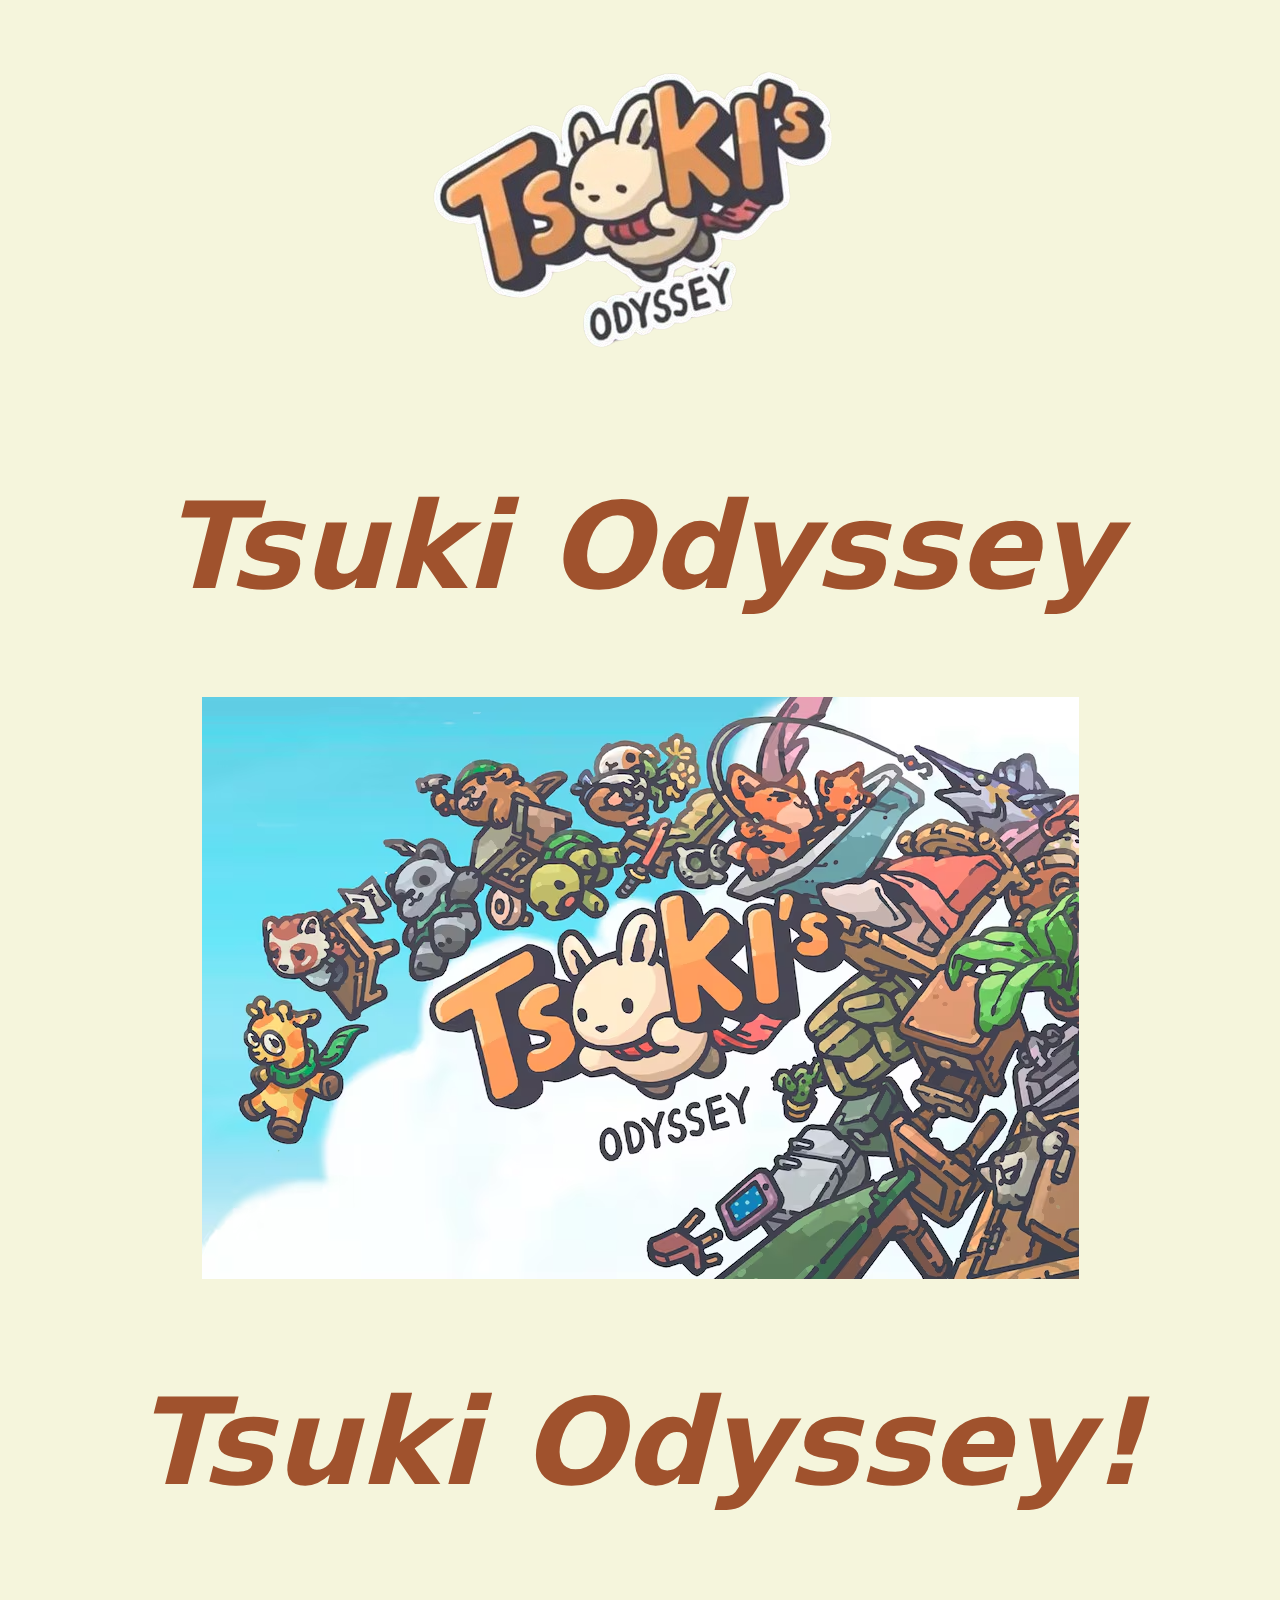
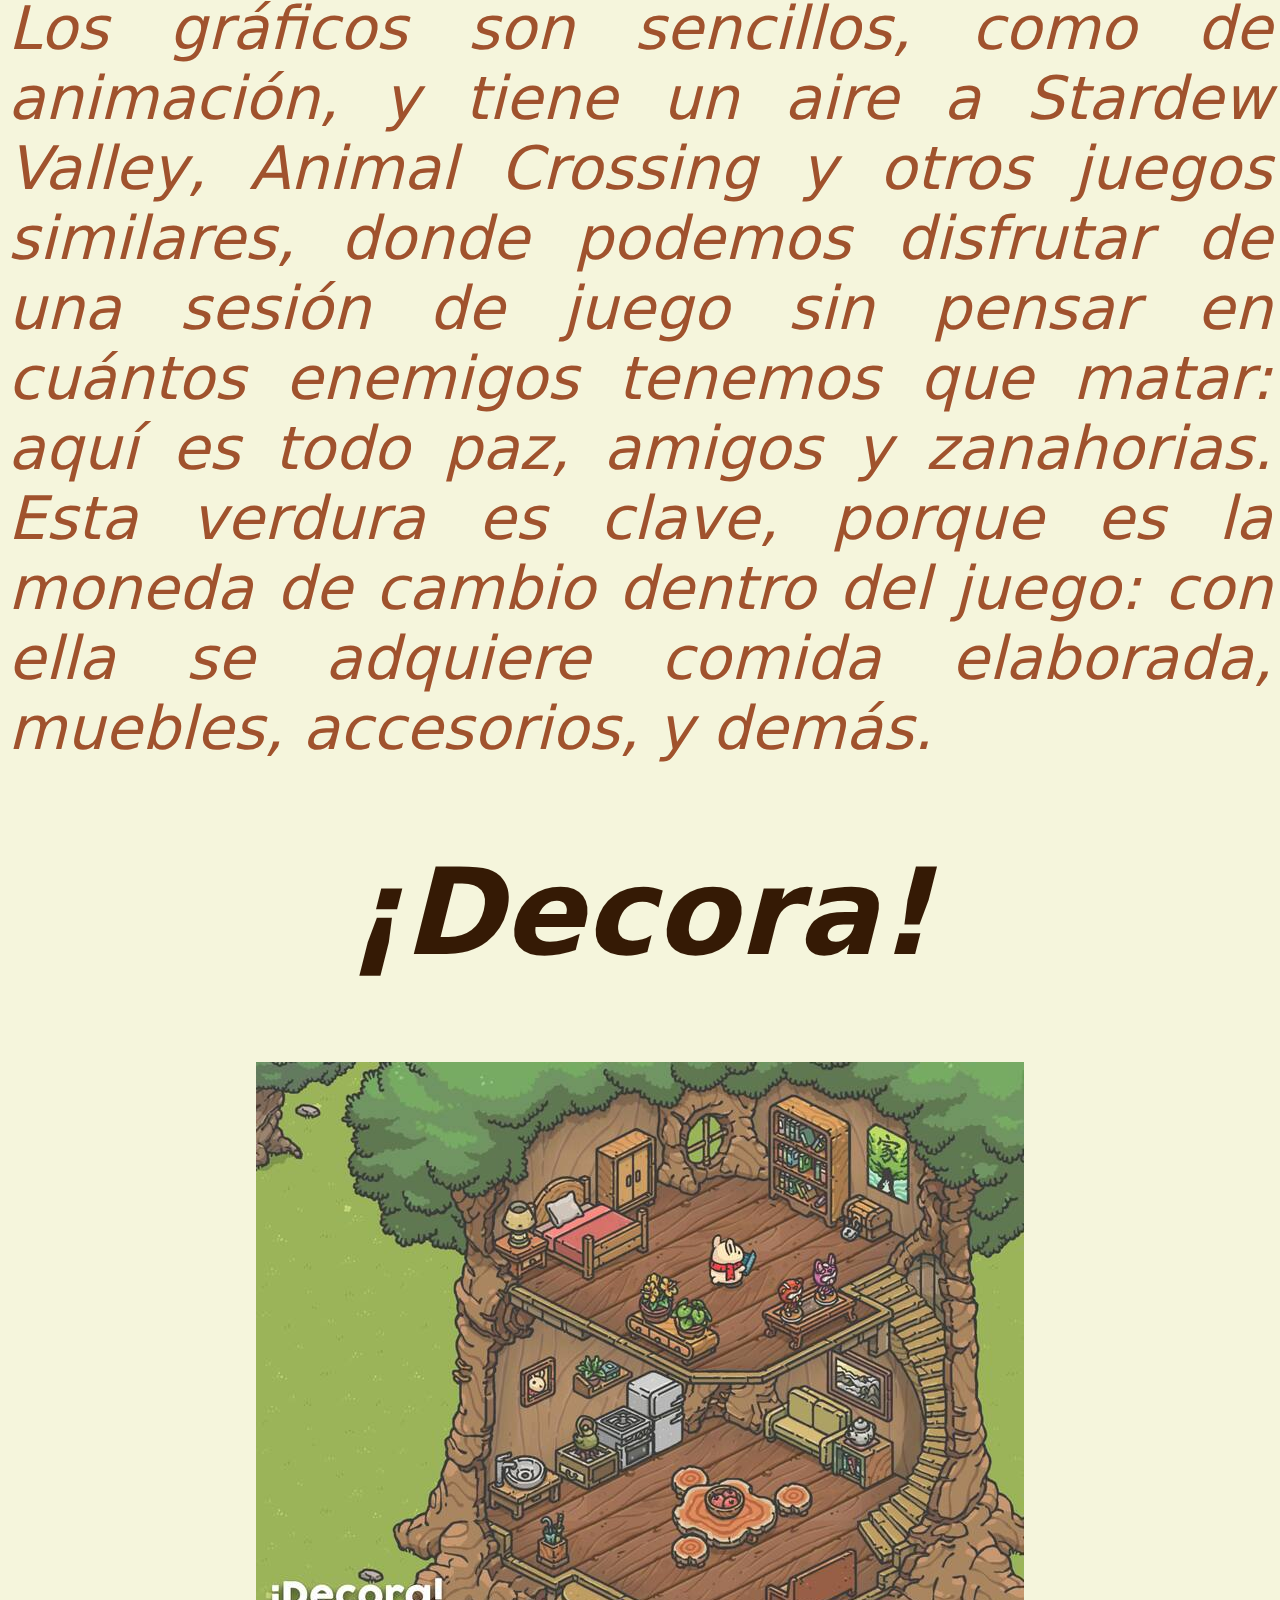
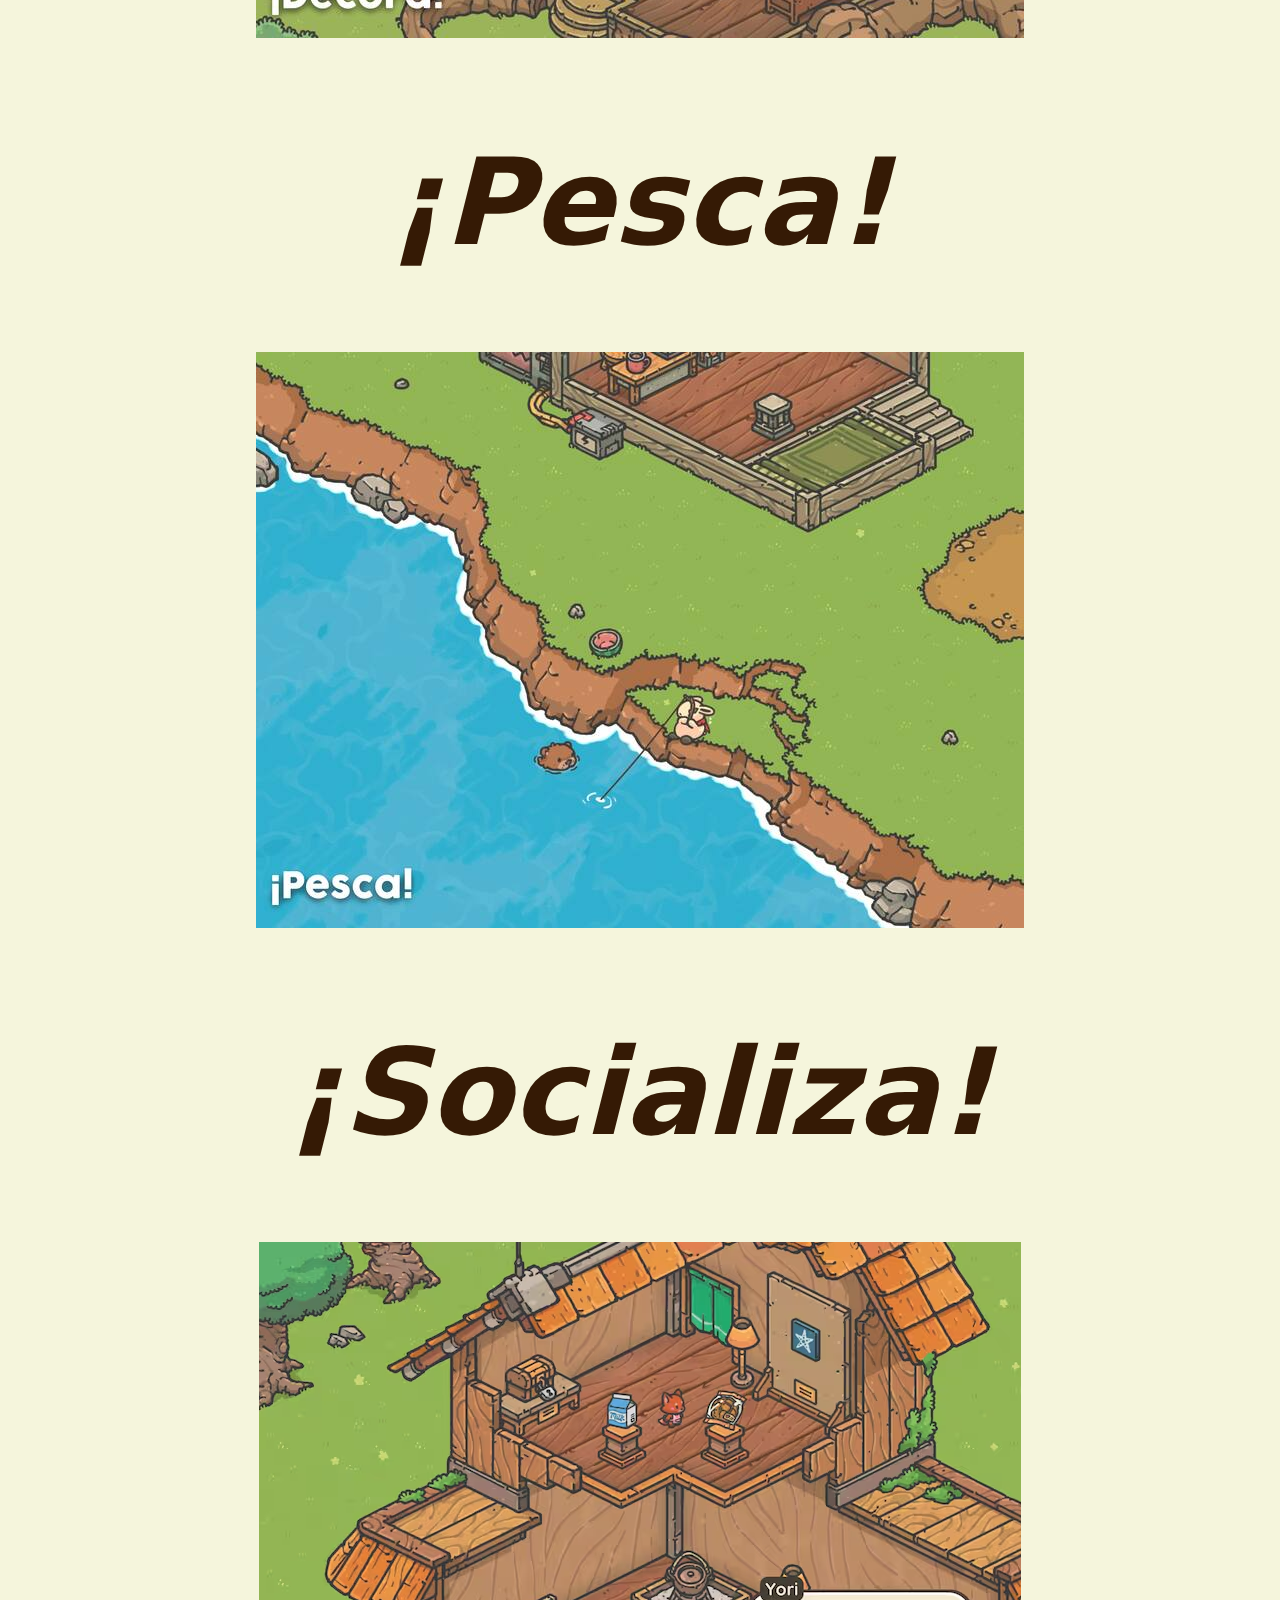
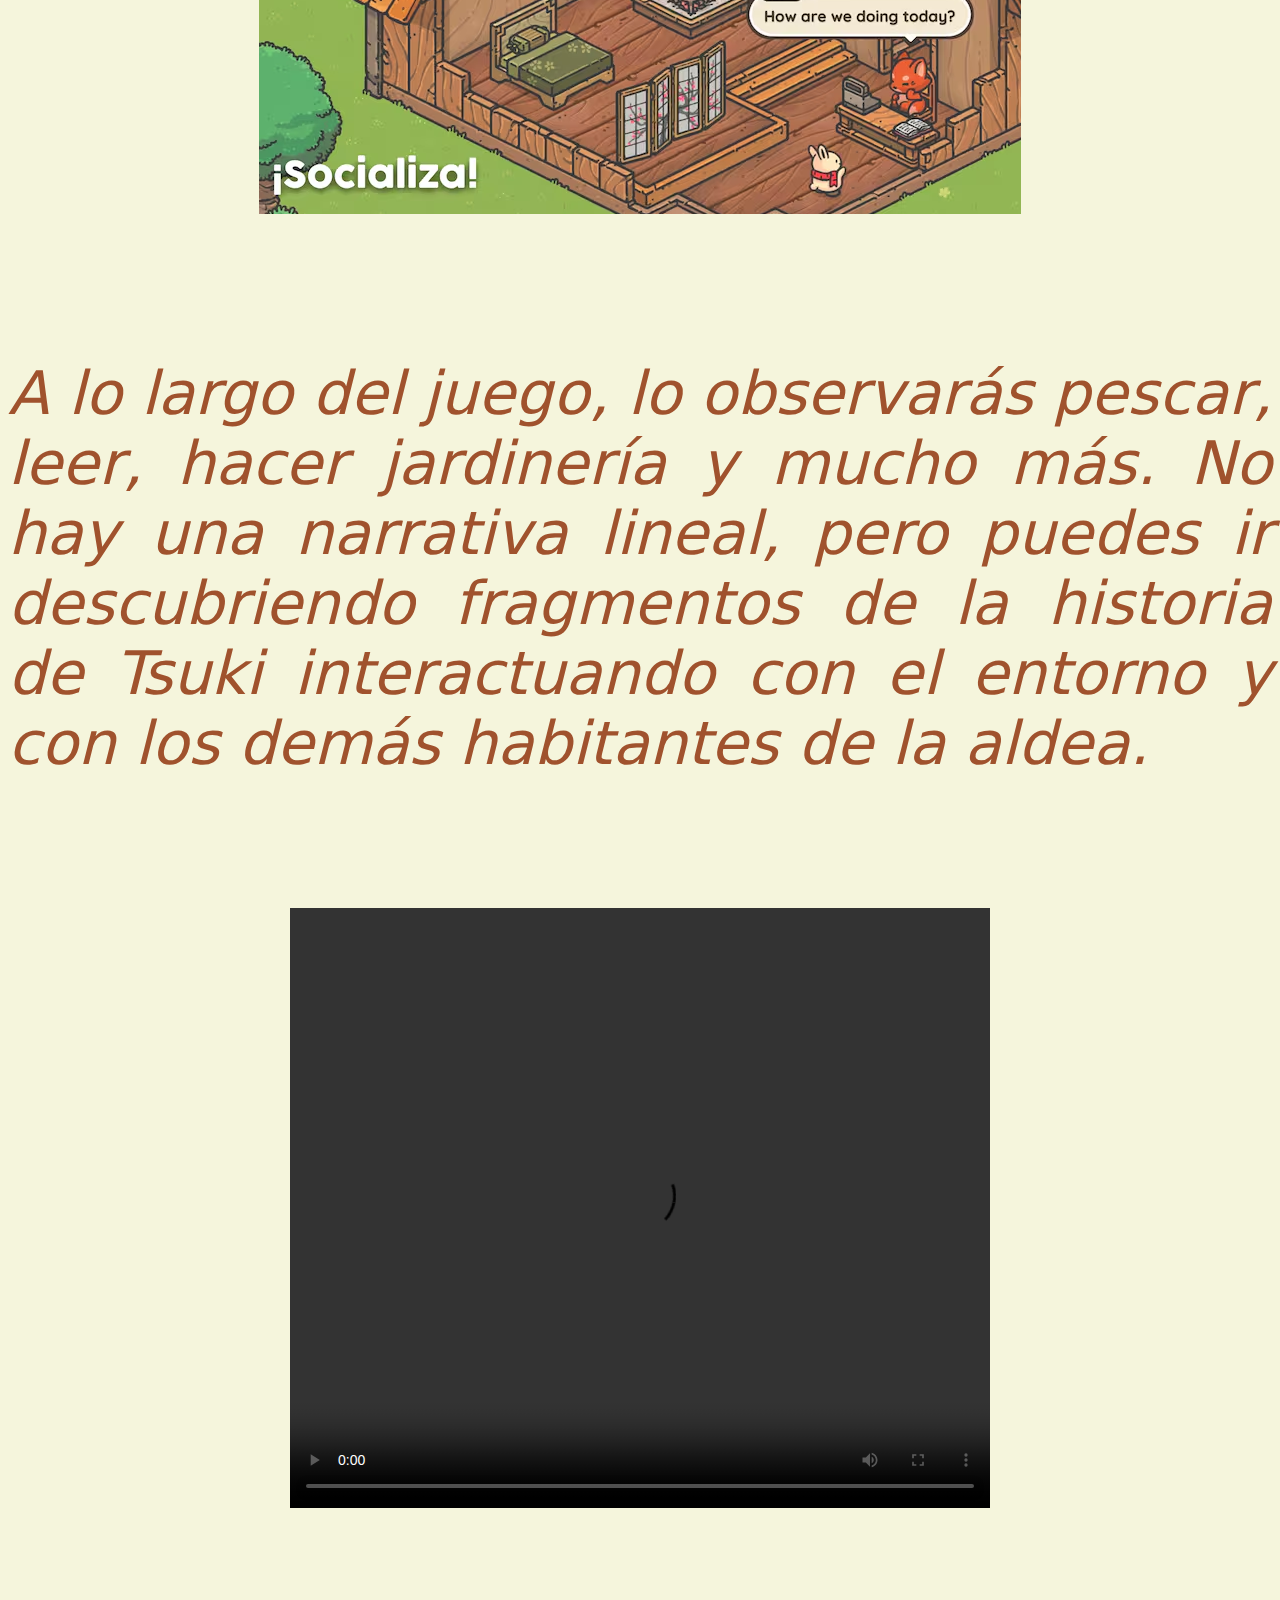
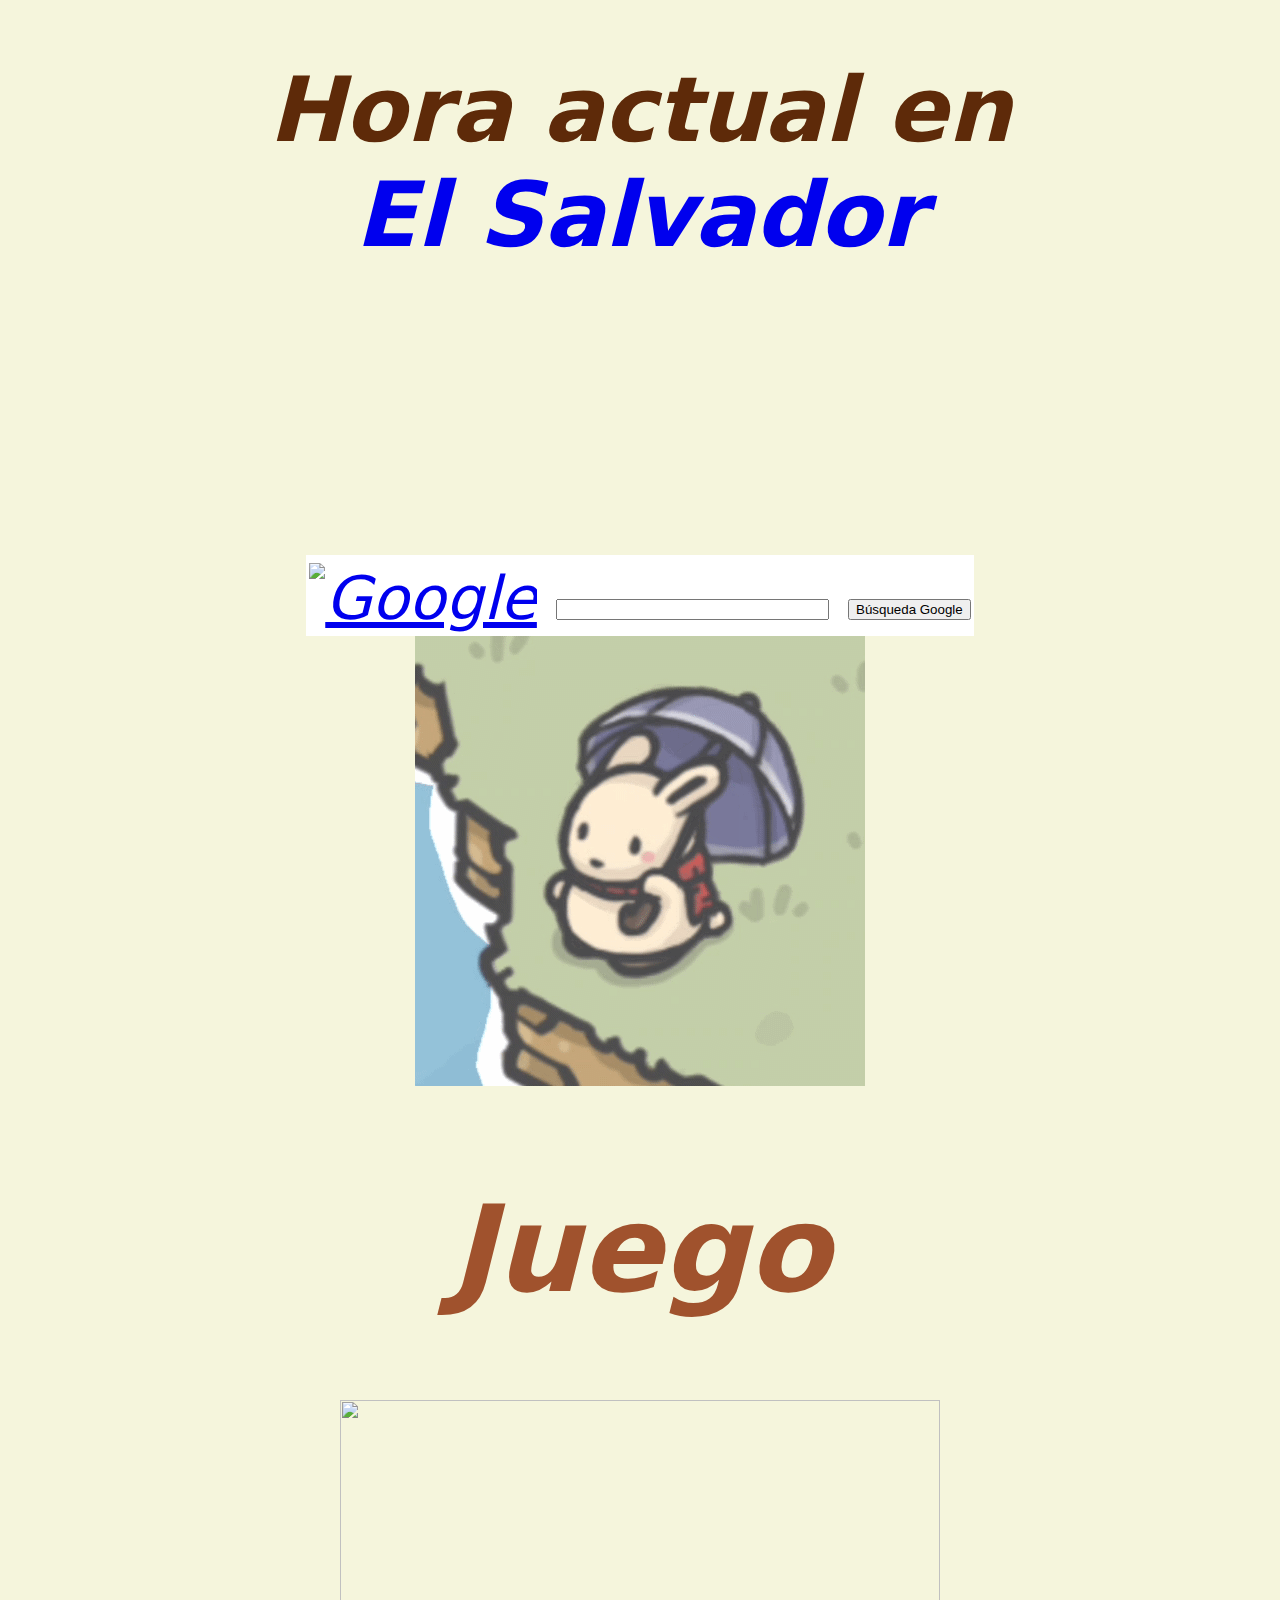
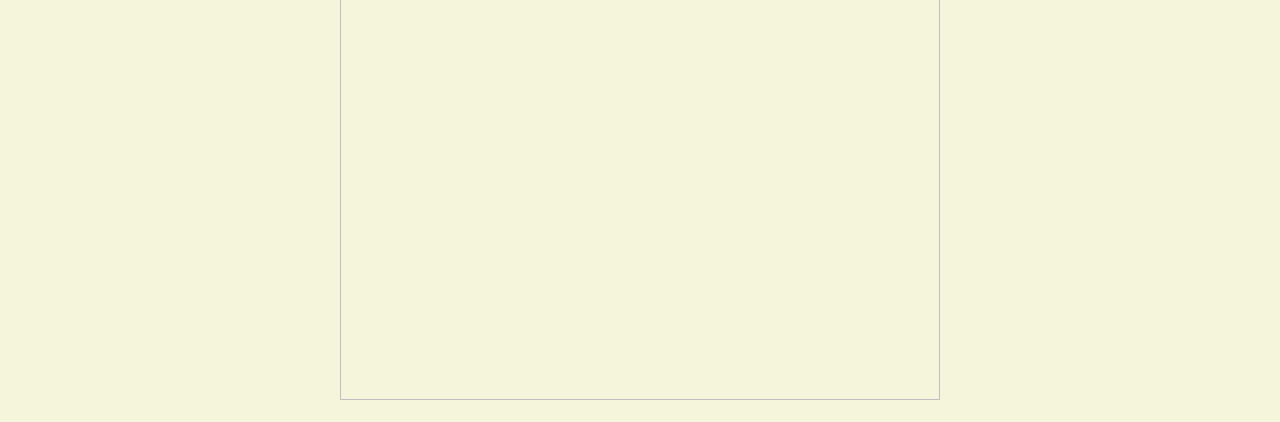
==== index.html @ f20590e3 "Update and rename Tsuki.html to index.html" ====
<!DOCTYPE html>
<html lang="en">
<head>
    <meta charset="UTF-8">
    <meta name="viewport" content="width=device-width, initial-scale=1.0">
    <title>Tsuki 🐰</title>
    <body style="background-color: beige; font-family: system-ui, -apple-system, BlinkMacSystemFont, 'Segoe UI', Roboto, Oxygen, Ubuntu, Cantarell, 'Open Sans', 'Helvetica Neue', sans-serif;font-style: italic;font-size: 60px;color: sienna;"

</head>
<body>
    <center>
        <img src="logo.png" alt="">
    </center>

    <center>
    <h1 style="color: sienna;">Tsuki Odyssey</h1>
    
        <img src="Tsuki7.png" alt="">
    </center>


<center>
        
      
    <h1 style="color: sienna;">Tsuki Odyssey!</h1>
        <p style="text-align:justify;padding;">

       Los gráficos son sencillos, como de animación, y tiene un aire a Stardew Valley, Animal Crossing y otros juegos similares, donde podemos disfrutar de una sesión de juego sin pensar en cuántos enemigos tenemos que matar: aquí es todo paz, amigos y zanahorias. Esta verdura es clave, porque es la moneda de cambio dentro del juego: con ella se adquiere comida elaborada, muebles, accesorios, y demás.
        </p>

</center>

<Center>

<h1 style="color: rgb(53, 26, 5);">¡Decora!</h1>
<img src="Tsuki3.jpg" alt="">
<br>
<h1 style="color: rgb(53, 26, 5);">¡Pesca!</h1>
<img src="Tsuki4.jpg" alt="">
<br>
<h1 style="color: rgb(53, 26, 5);">¡Socializa!</h1>
<img src="Tsuki5.png" alt="">

<br>
<br>

<center>
<p style="text-align:justify;padding;">
    A lo largo del juego, lo observarás pescar, leer, hacer jardinería y mucho más. No hay una narrativa lineal, pero puedes ir descubriendo fragmentos de la historia de Tsuki interactuando con el entorno y con los demás habitantes de la aldea.
</p>
</center>
<br>
<Center>
<video width="700" height="600" controls>
    <source src="Y2meta.app-Tsuki's Odyssey - Trailer (1).mp4" type="video/ogg">
</Center>

<center>
    <div style="text-align:center;padding:1em 0;"> <h2><a style="text-decoration:none;" href="https://www.zeitverschiebung.net/es/country/sv"><span style="color:rgb(94, 42, 9)">Hora actual en</span><br />El Salvador</a></h2> <iframe src="https://www.zeitverschiebung.net/clock-widget-iframe-v2?language=es&size=large&timezone=America%2FEl_Salvador&show=hour_minute" width="100%" height="140" frameborder="0" seamless></iframe> </div>


<center>
    <FORM method=GET action="http://www.google.com/search">
    <TABLE bgcolor="#FFFFFF"><tr><td>
    <A HREF="http://www.google.com/">
    <IMG SRC="http://www.google.com/logos/Logo_40wht.gif" border="0" ALT="Google" align="absmiddle"></A>
    <INPUT TYPE=text name=q size=31 maxlength=255 value="">
    <INPUT TYPE=hidden name=hl value=es>
    <INPUT type=submit name=btnG VALUE="Búsqueda Google">
    </td></tr></TABLE>
    </FORM>
    </center>

<center>
<img src="Tsuki8.gif" alt="">
</center>

<h1>Juego</h1>
    <a href="https://play.google.com/store/apps/details?id=com.hyperbeard.odyssey&hl=es_GT">
        <img src="image-removebg-preview.png" width="600" height="600">
    </a>
</body>
</html>
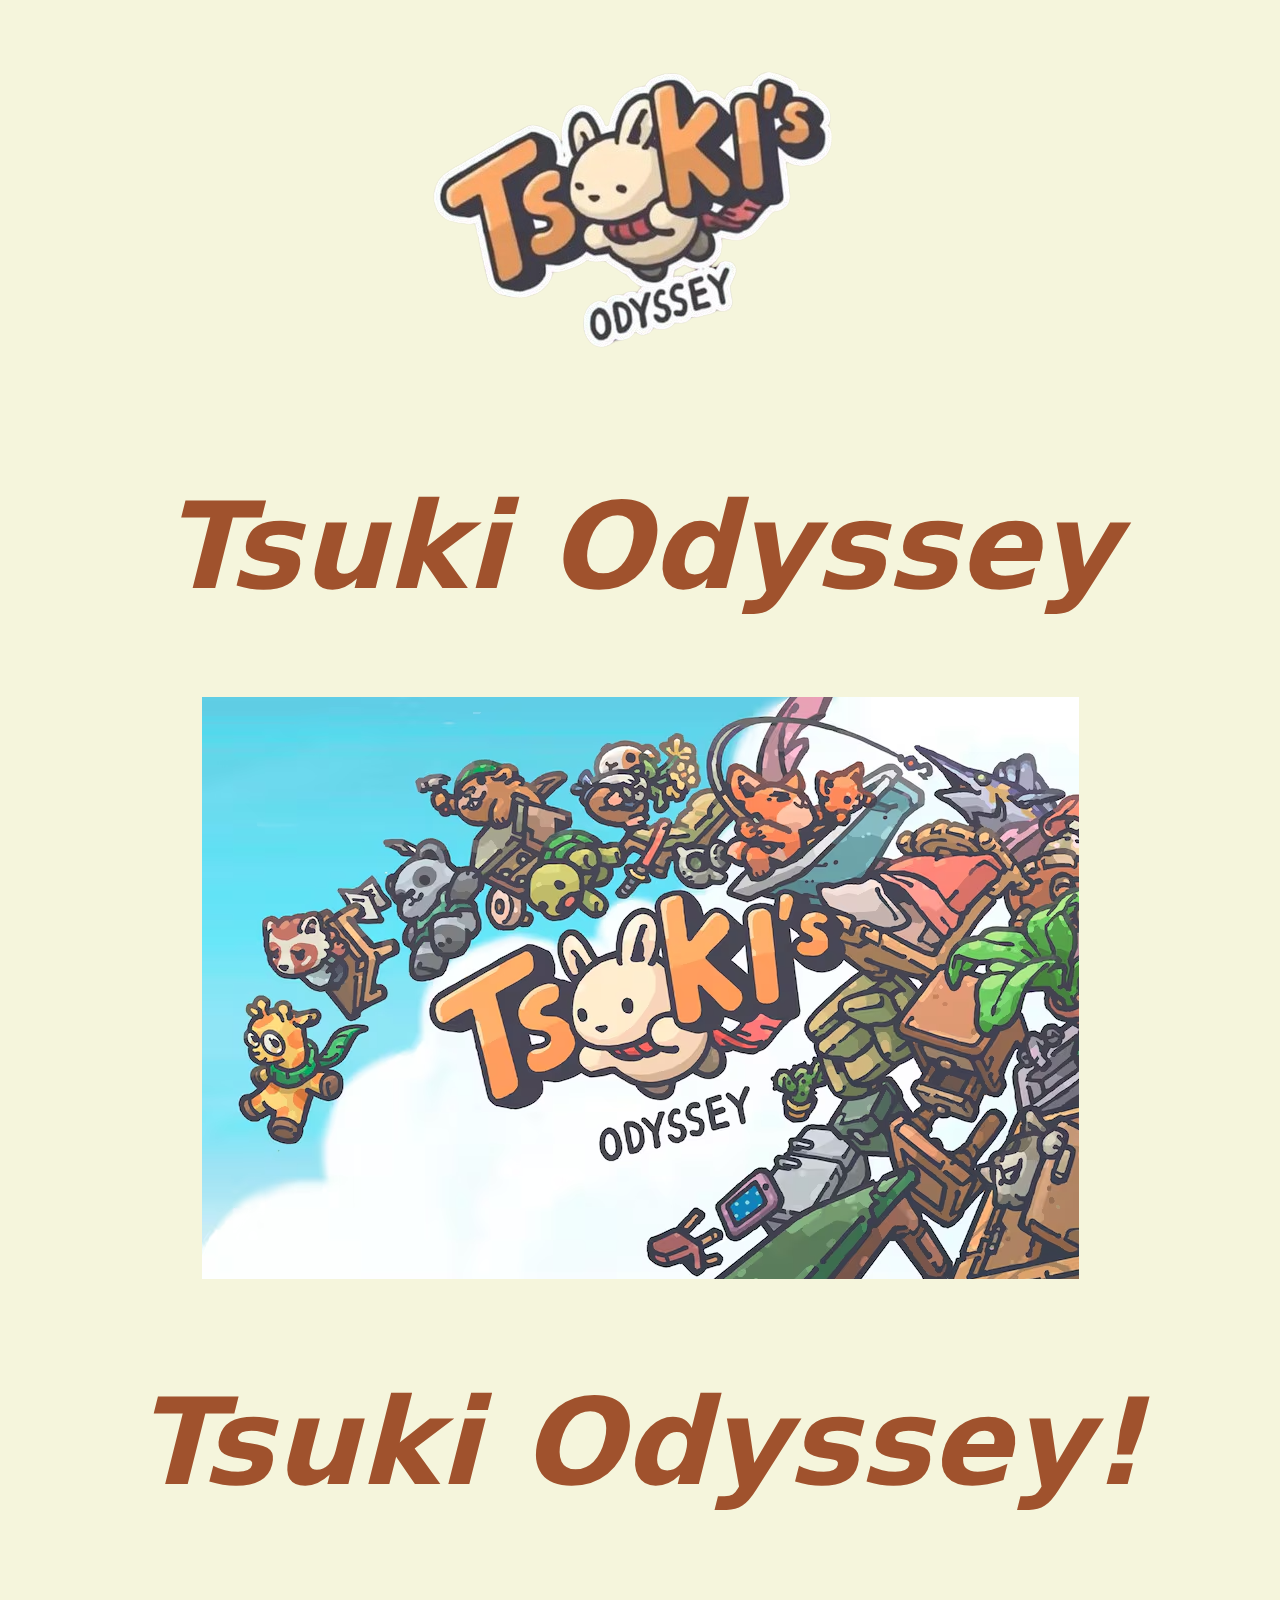
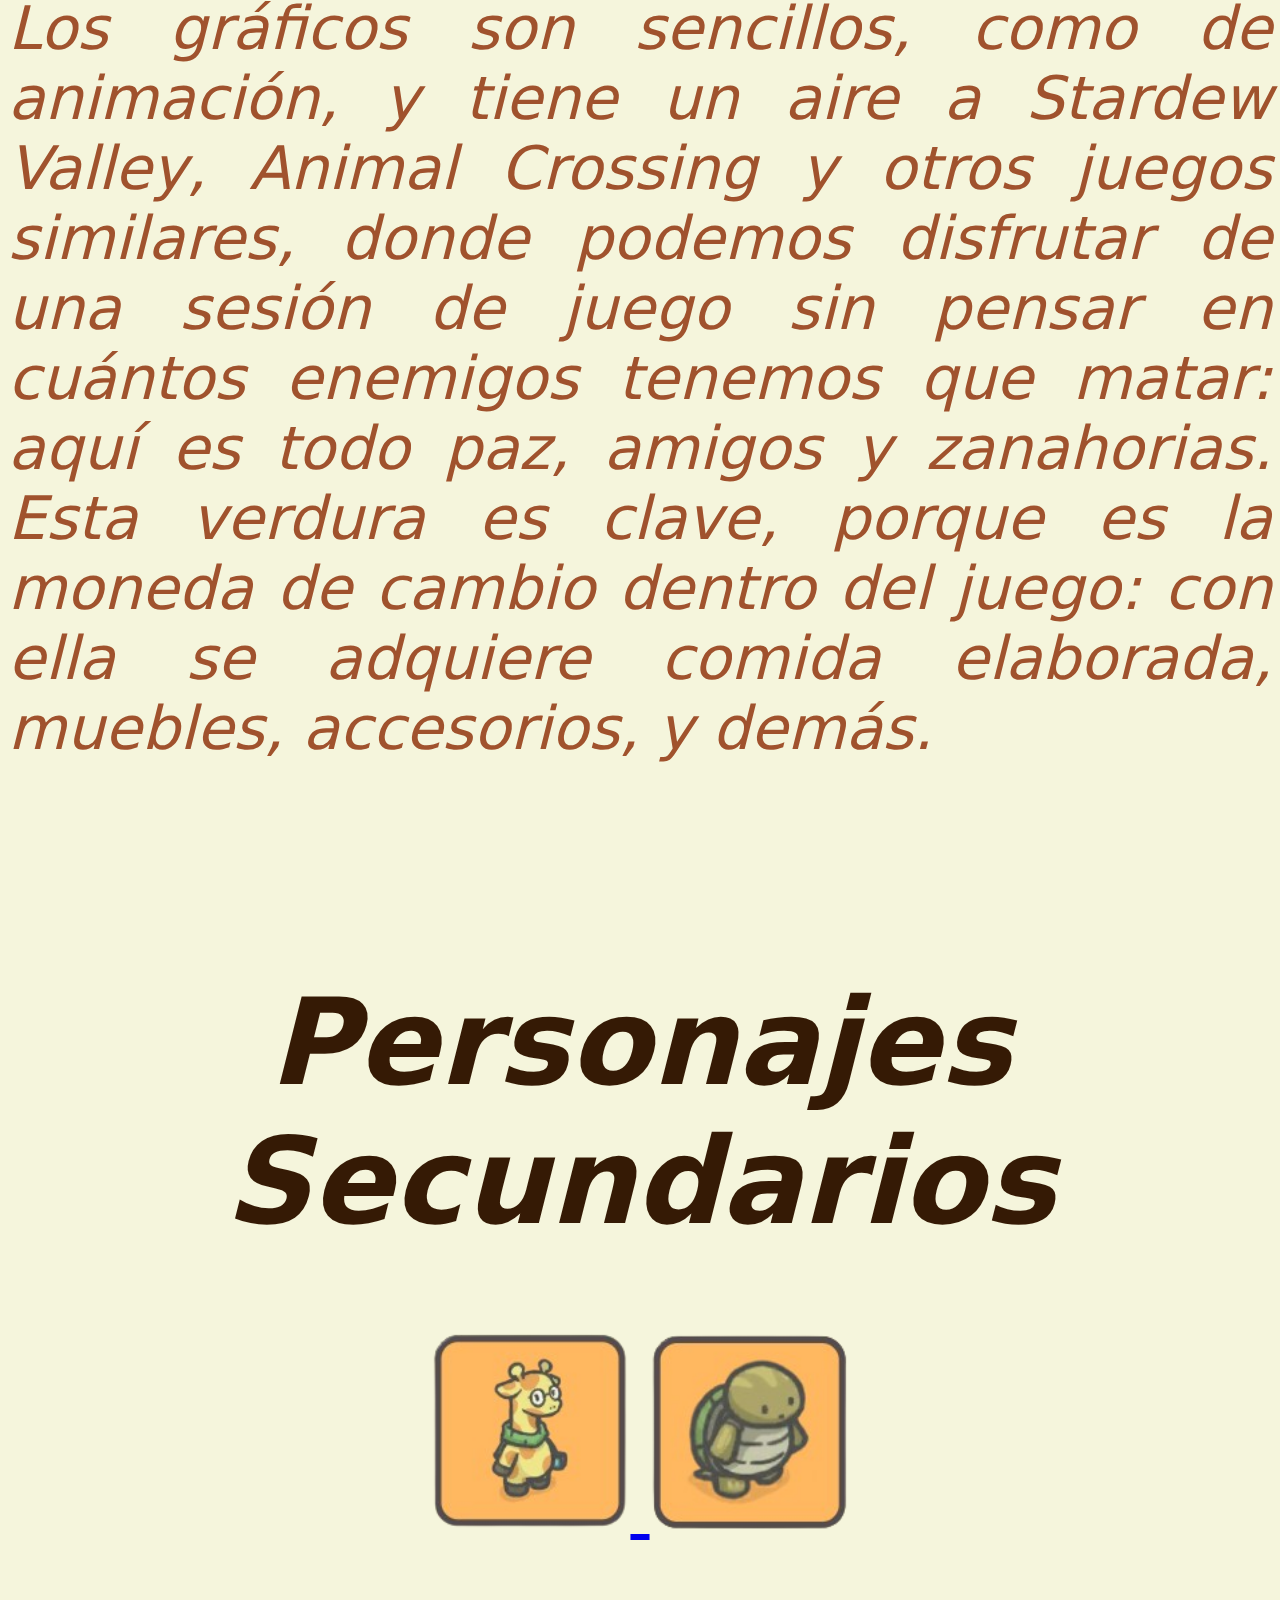
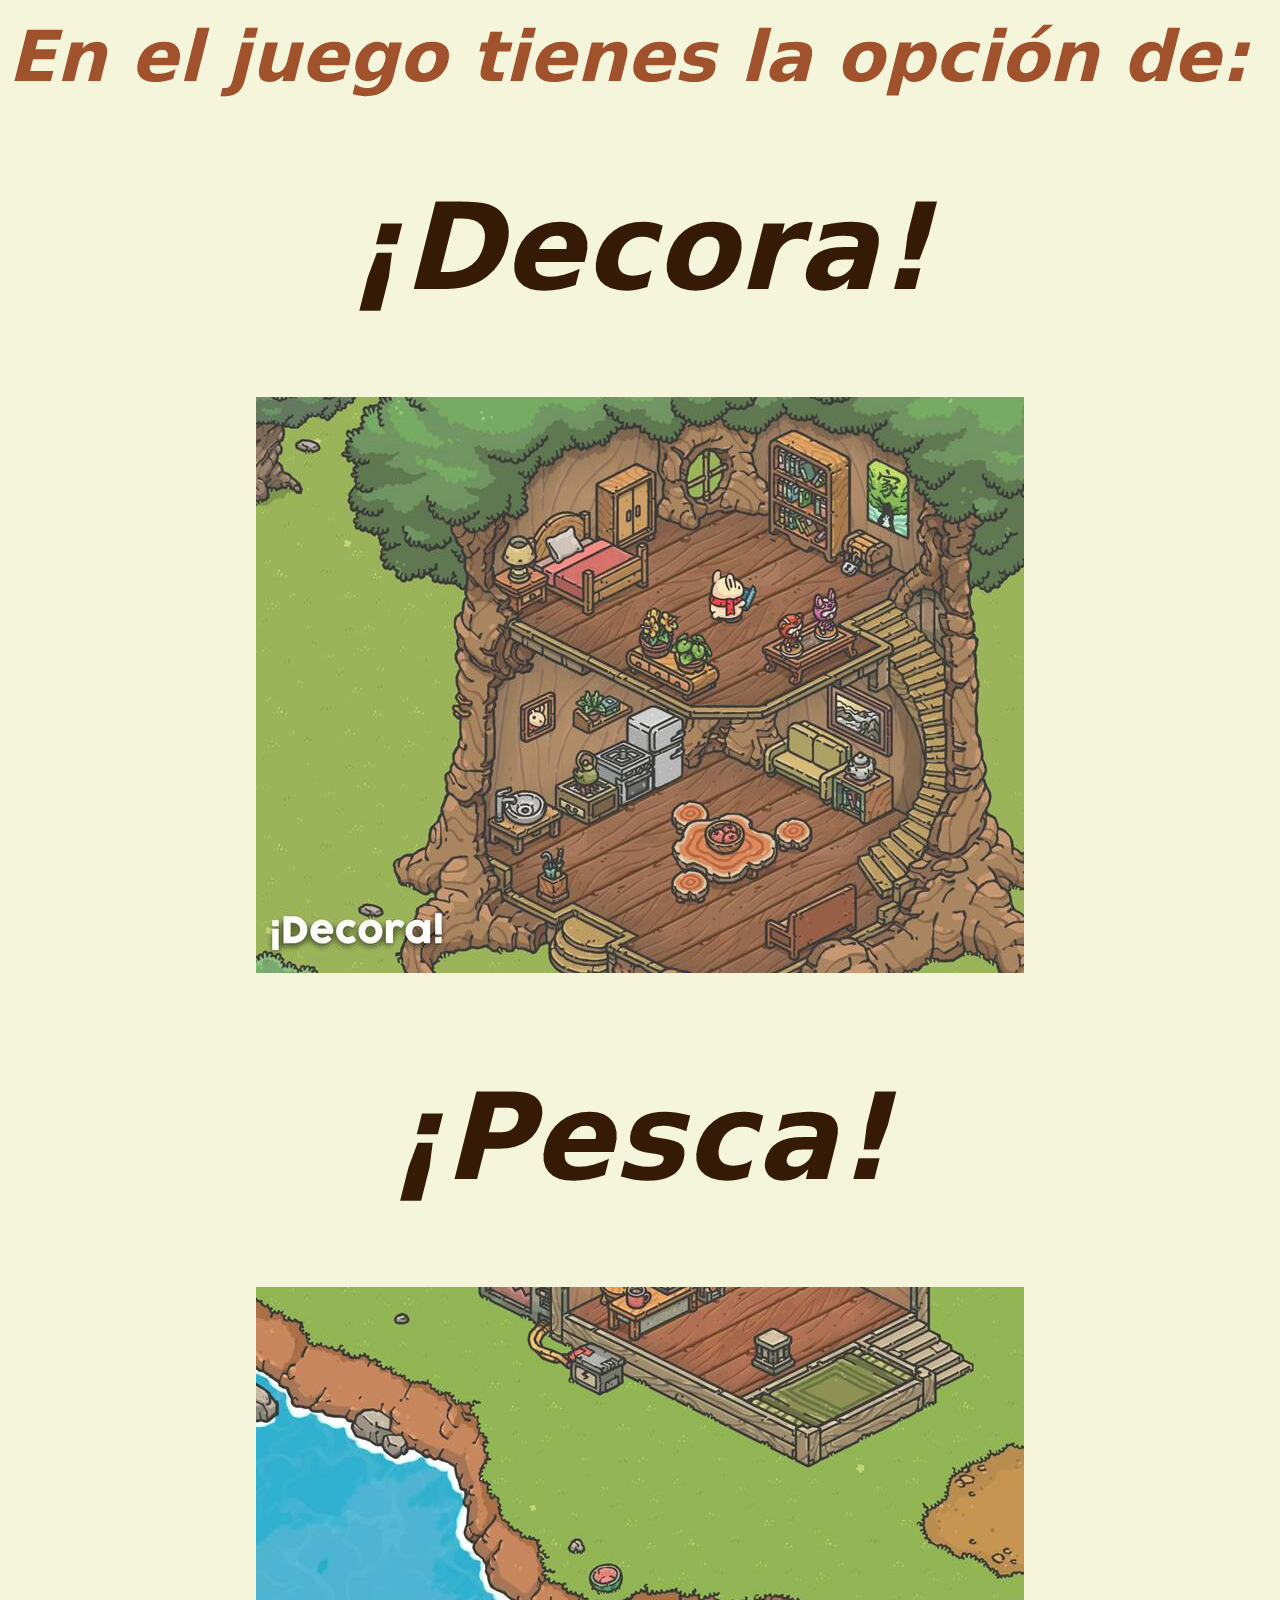
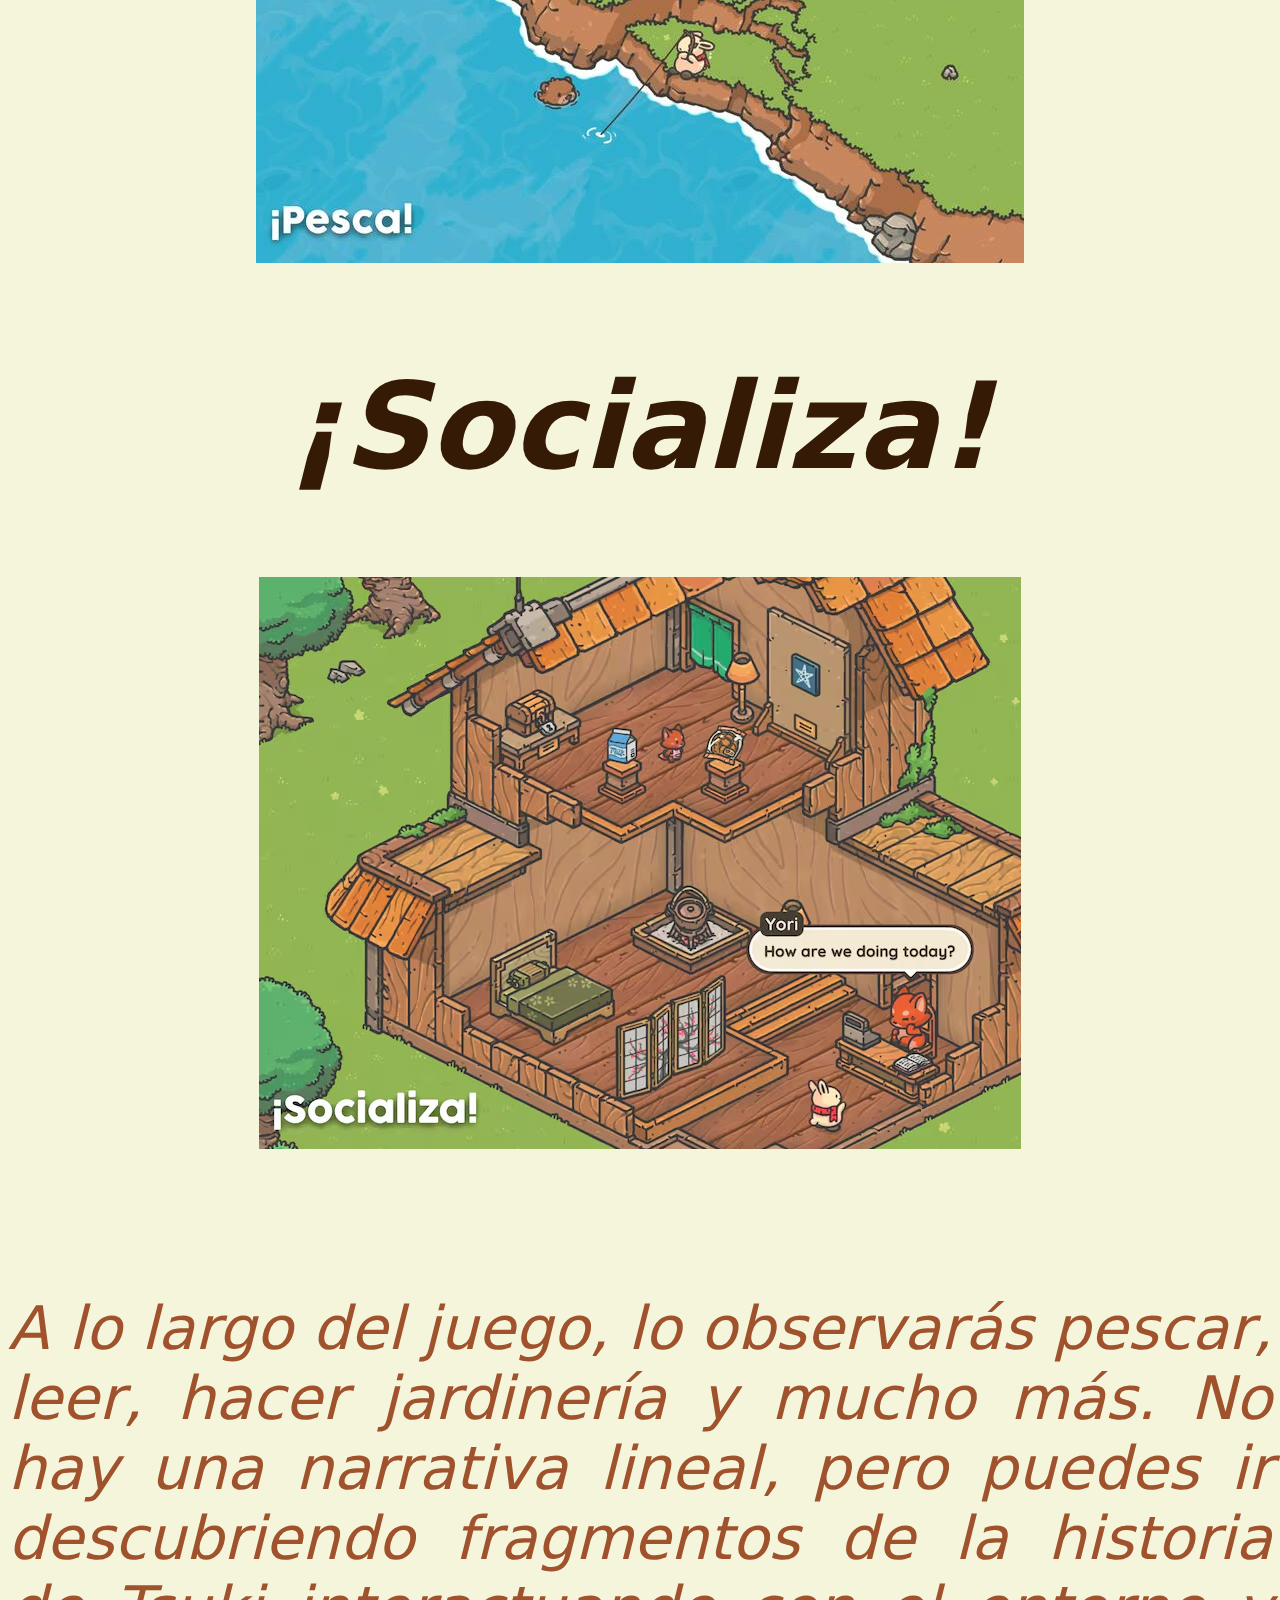
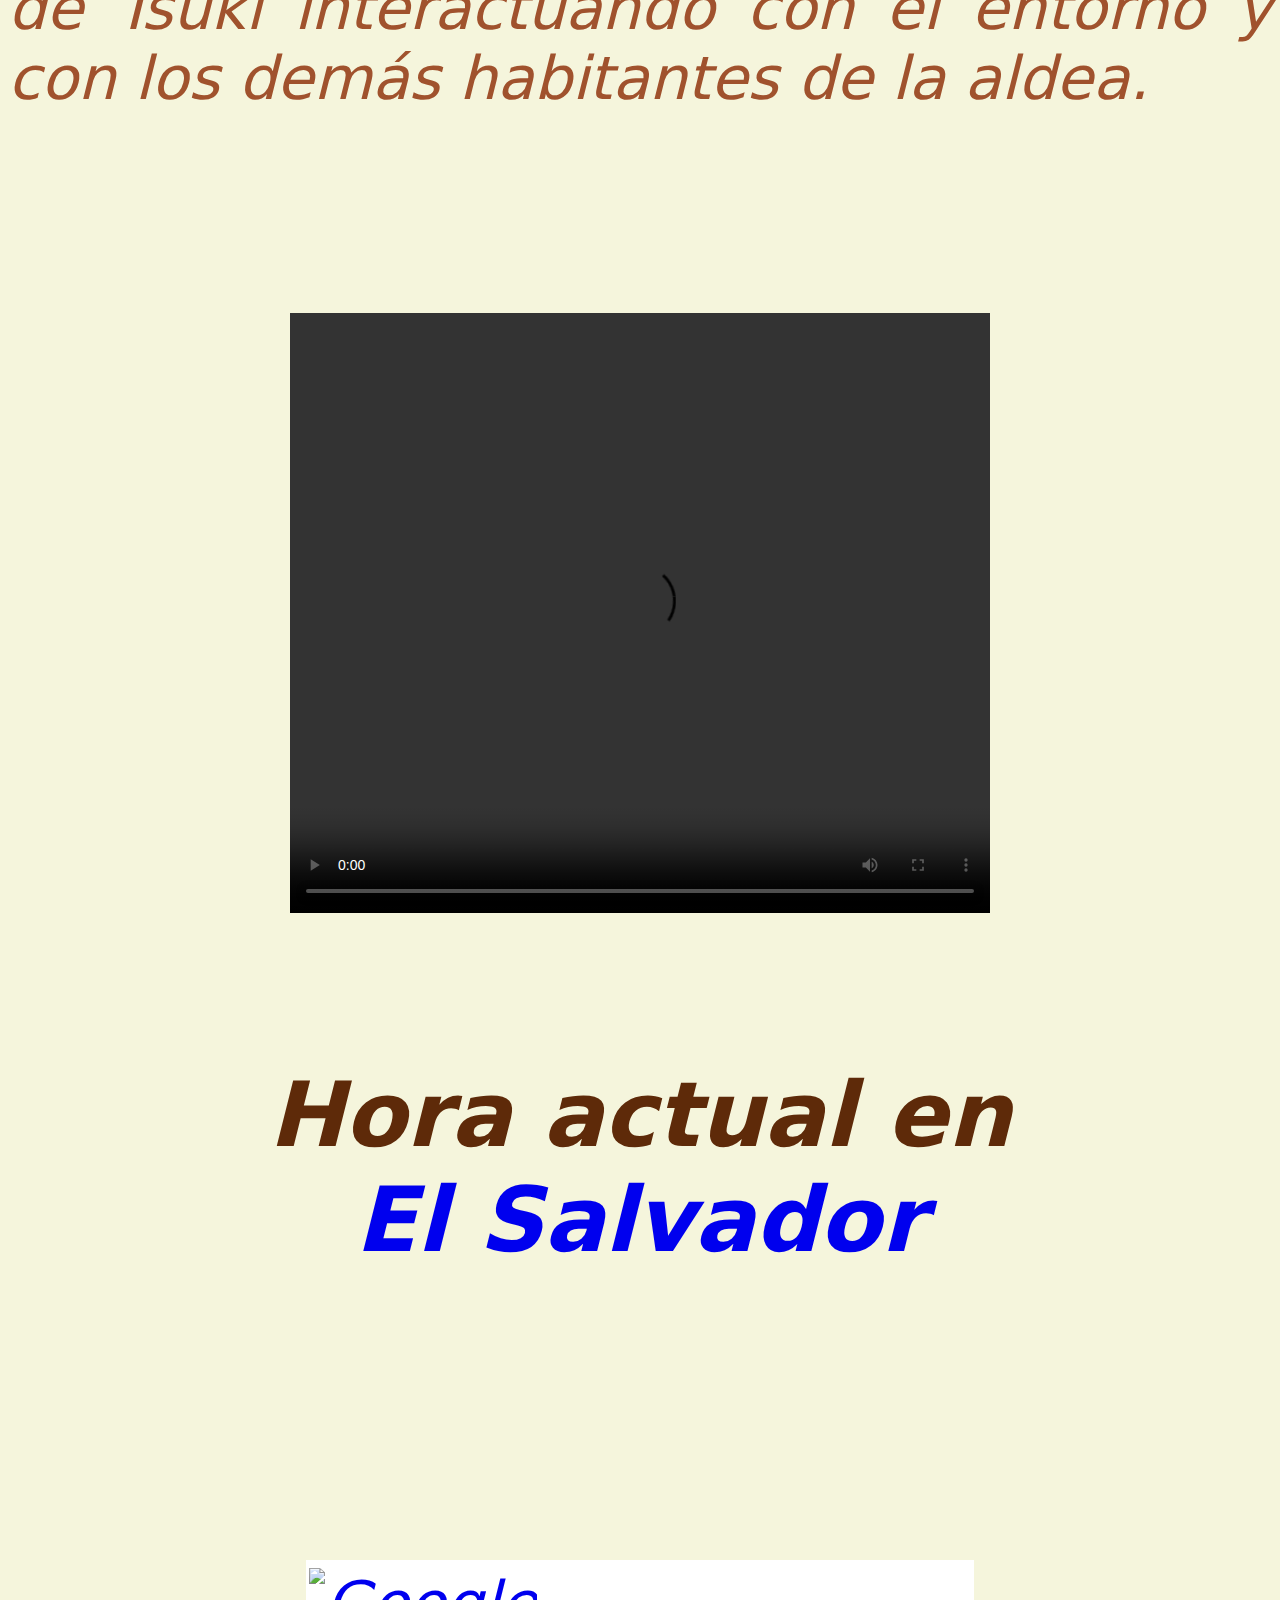
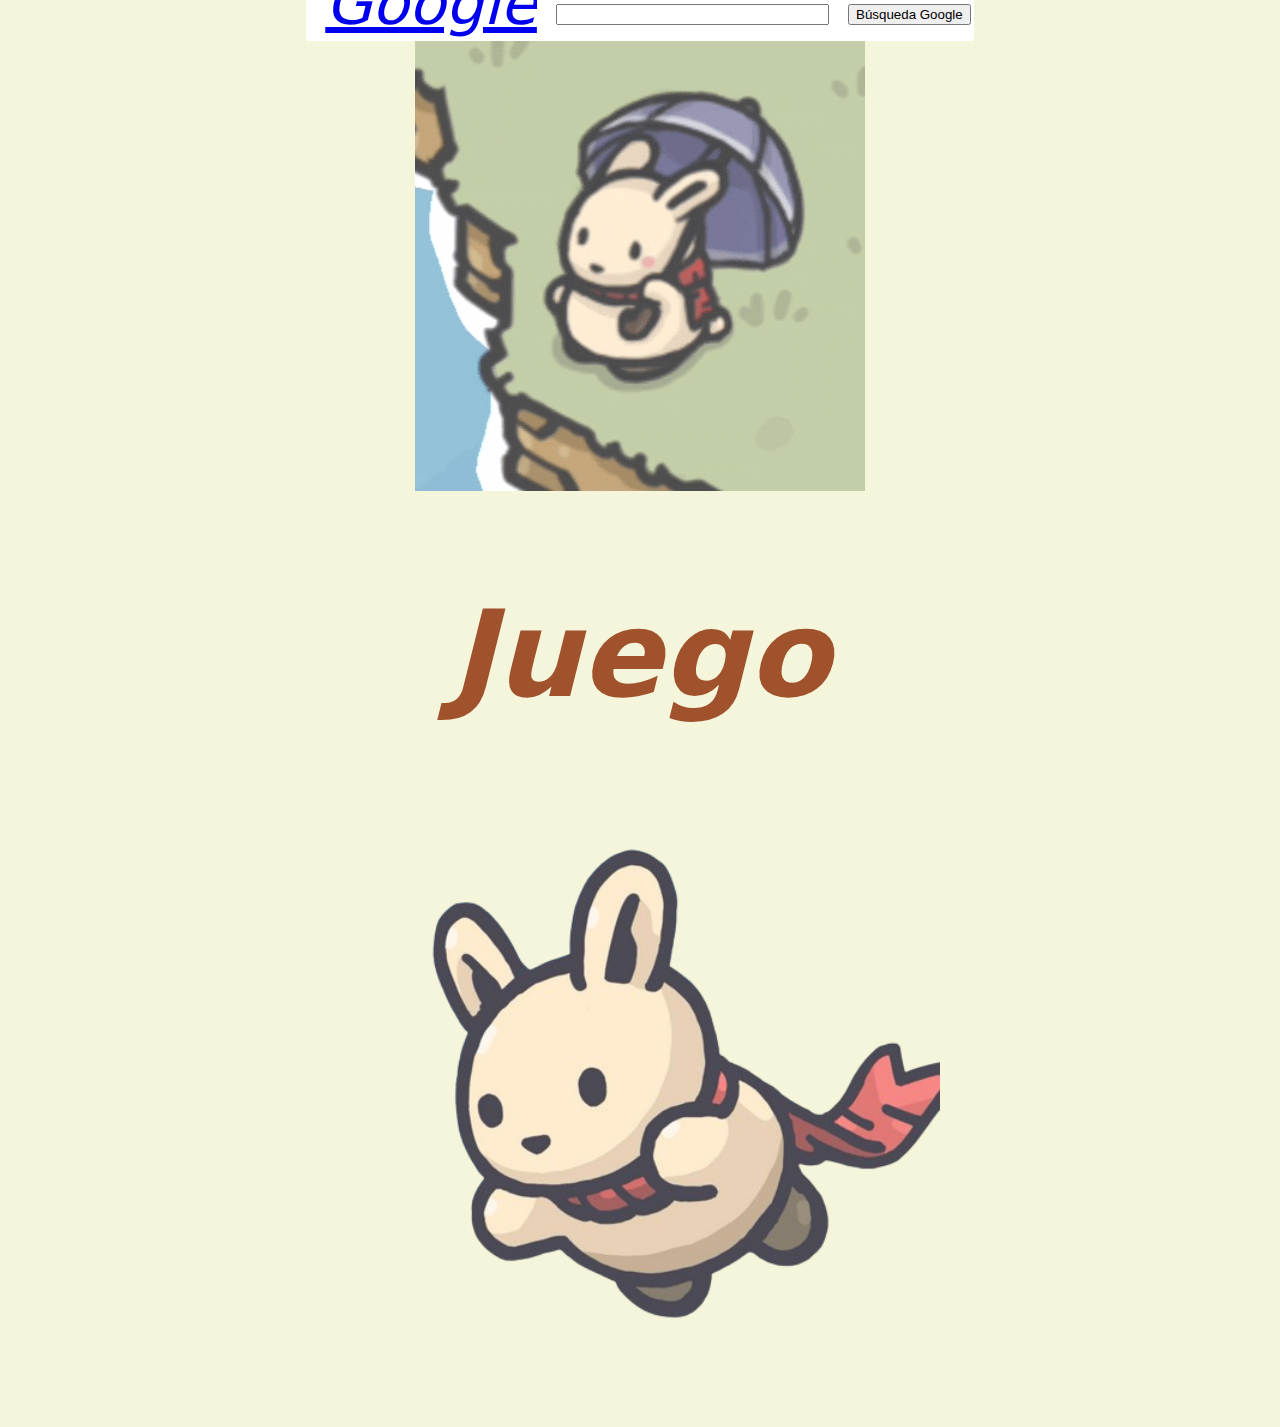
==== commit 0c93c67d: "Update index.html" ====
--- a/index.html
+++ b/index.html
@@ -5,6 +5,8 @@
     <meta name="viewport" content="width=device-width, initial-scale=1.0">
     <title>Tsuki 🐰</title>
     <body style="background-color: beige; font-family: system-ui, -apple-system, BlinkMacSystemFont, 'Segoe UI', Roboto, Oxygen, Ubuntu, Cantarell, 'Open Sans', 'Helvetica Neue', sans-serif;font-style: italic;font-size: 60px;color: sienna;"
+
+    <link rel="stylesheet" href="style.css">
 
 </head>
 <body>
@@ -30,6 +32,26 @@
 
 </center>
 
+<br>
+
+<center> 
+<h1 style="color: rgb(53, 26, 5);">Personajes <br> Secundarios</h1>
+
+    
+<div class="tsuki">
+        
+        <a href="file:///C:/Users/MINEDUCYT/Desktop/1%C2%B0SoftwareB2024/M%C3%B3dulo%201.5/Tsuki/Chi.html">
+            <img src="Chii.png" width="200" height="200">
+        </a>
+
+        <a href="file:///C:/Users/MINEDUCYT/Desktop/1%C2%B0SoftwareB2024/M%C3%B3dulo%201.5/Tsuki/Moca.html">
+            <img src="Mocaa.png" width="200" height="200">
+        </a>
+</div>
+
+</center>
+
+<h3> En el juego tienes la opción de:</h3>
 <Center>
 
 <h1 style="color: rgb(53, 26, 5);">¡Decora!</h1>
@@ -49,11 +71,16 @@
     A lo largo del juego, lo observarás pescar, leer, hacer jardinería y mucho más. No hay una narrativa lineal, pero puedes ir descubriendo fragmentos de la historia de Tsuki interactuando con el entorno y con los demás habitantes de la aldea.
 </p>
 </center>
+
+<br>
+
 <br>
 <Center>
 <video width="700" height="600" controls>
     <source src="Y2meta.app-Tsuki's Odyssey - Trailer (1).mp4" type="video/ogg">
+
 </Center>
+
 
 <center>
     <div style="text-align:center;padding:1em 0;"> <h2><a style="text-decoration:none;" href="https://www.zeitverschiebung.net/es/country/sv"><span style="color:rgb(94, 42, 9)">Hora actual en</span><br />El Salvador</a></h2> <iframe src="https://www.zeitverschiebung.net/clock-widget-iframe-v2?language=es&size=large&timezone=America%2FEl_Salvador&show=hour_minute" width="100%" height="140" frameborder="0" seamless></iframe> </div>
@@ -77,7 +104,7 @@
 
 <h1>Juego</h1>
     <a href="https://play.google.com/store/apps/details?id=com.hyperbeard.odyssey&hl=es_GT">
-        <img src="image-removebg-preview.png" width="600" height="600">
+        <img src="tsukiguaton.png" width="600" height="600">
     </a>
 </body>
 </html>
--- a/style.css
+++ b/style.css
@@ -0,0 +1,5 @@
+.tsuki{
+
+    display: flex;
+
+}